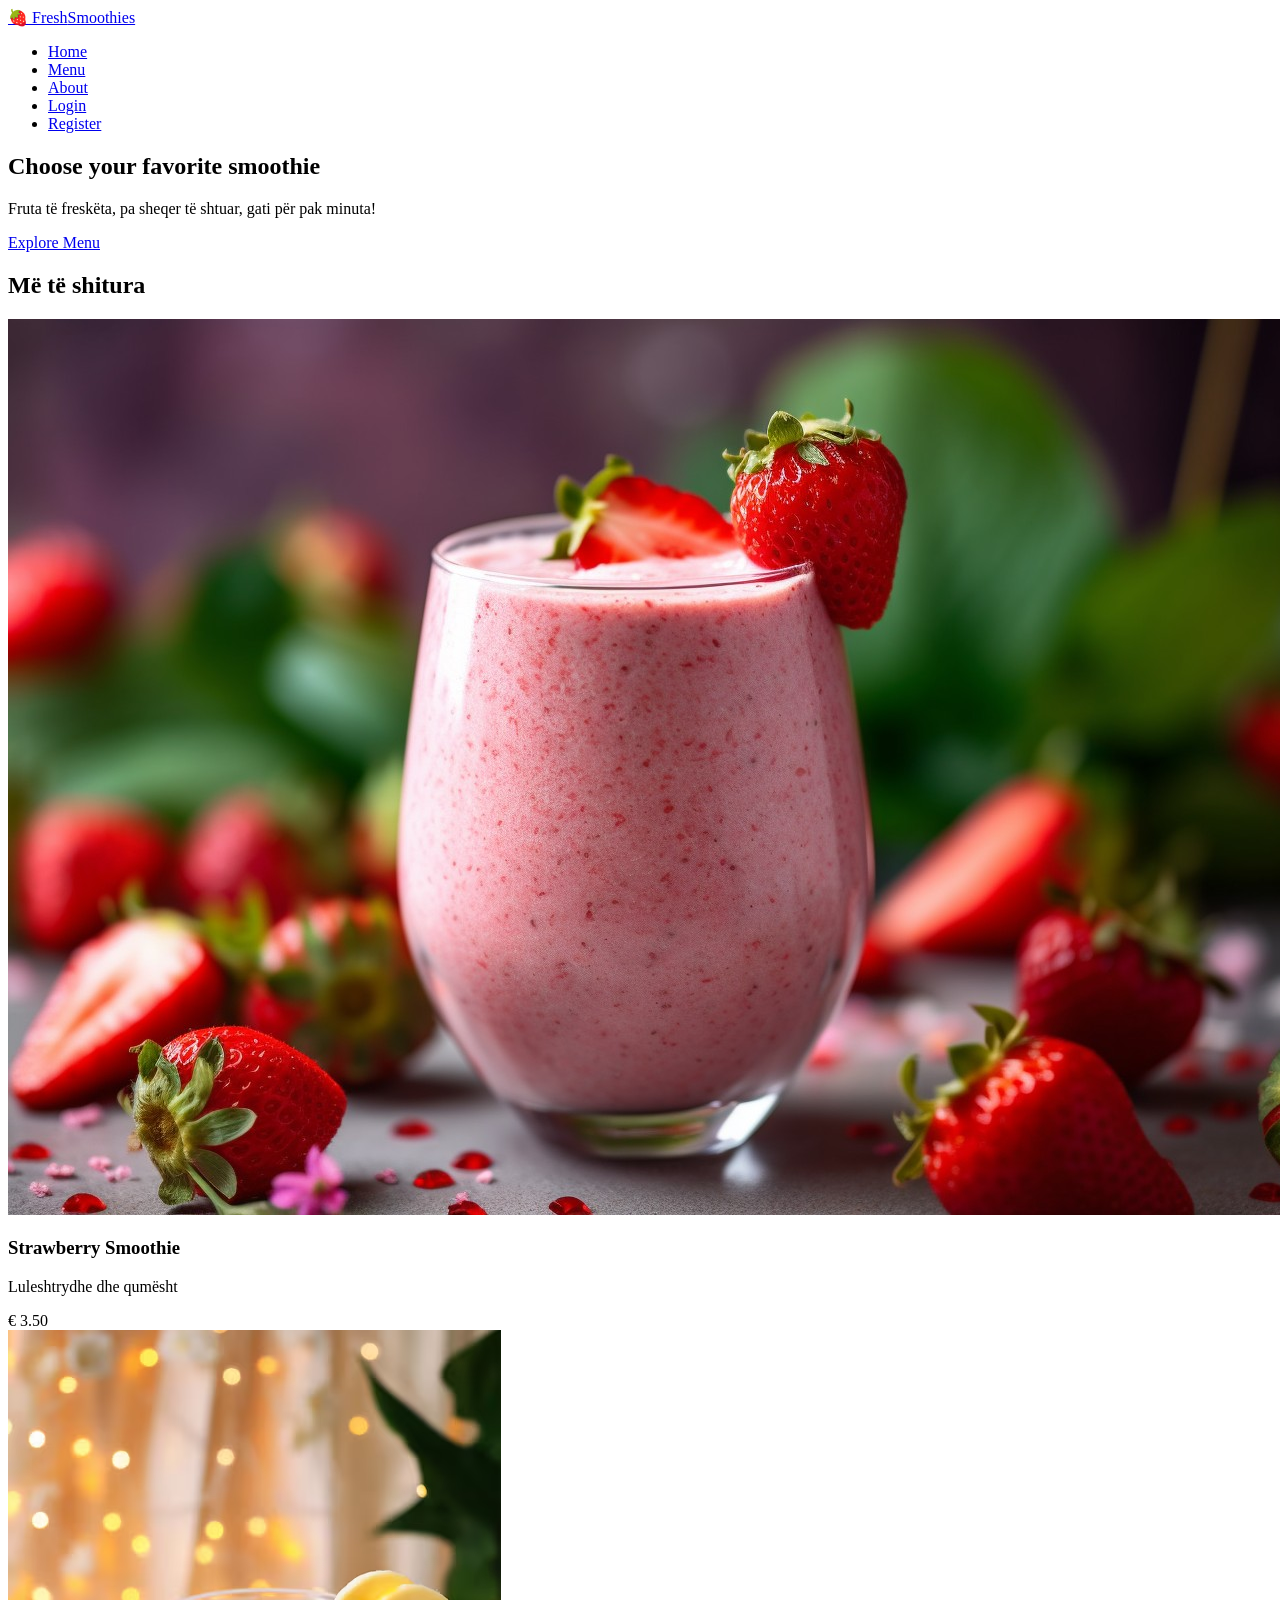
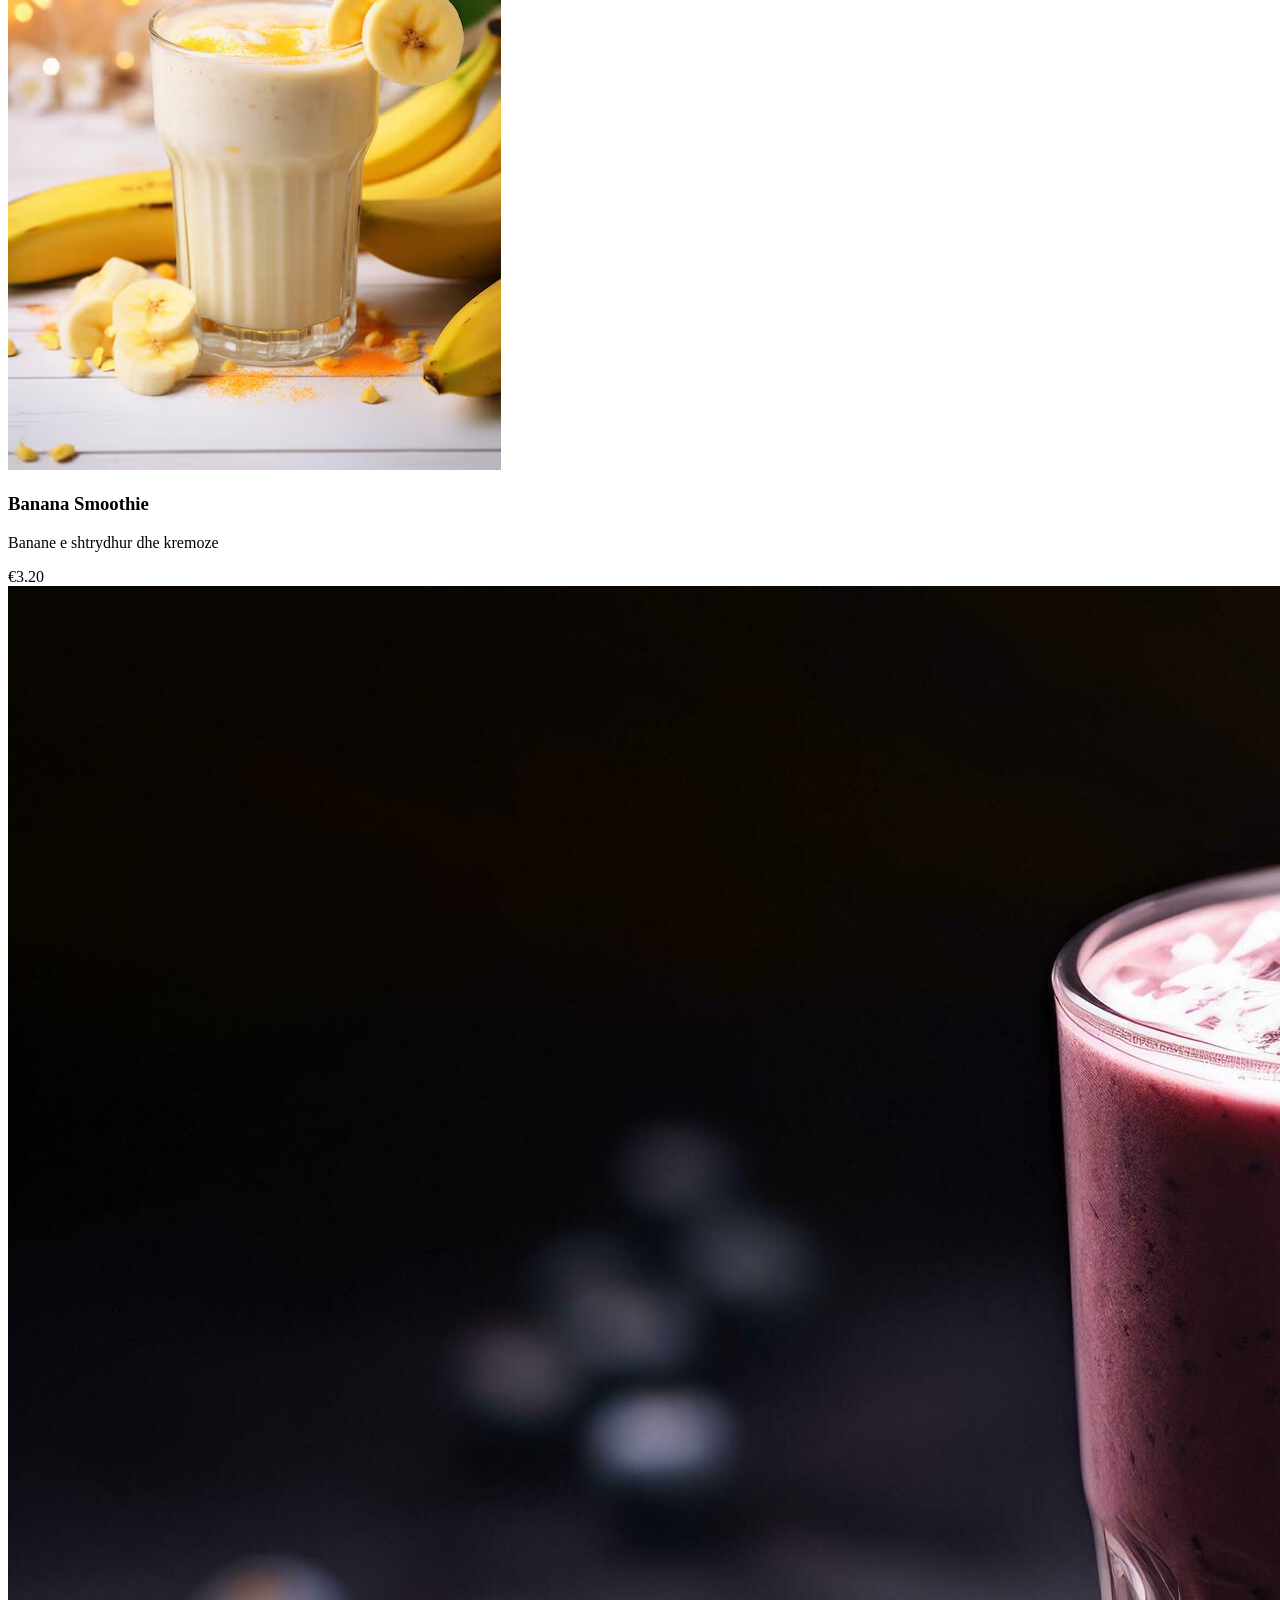
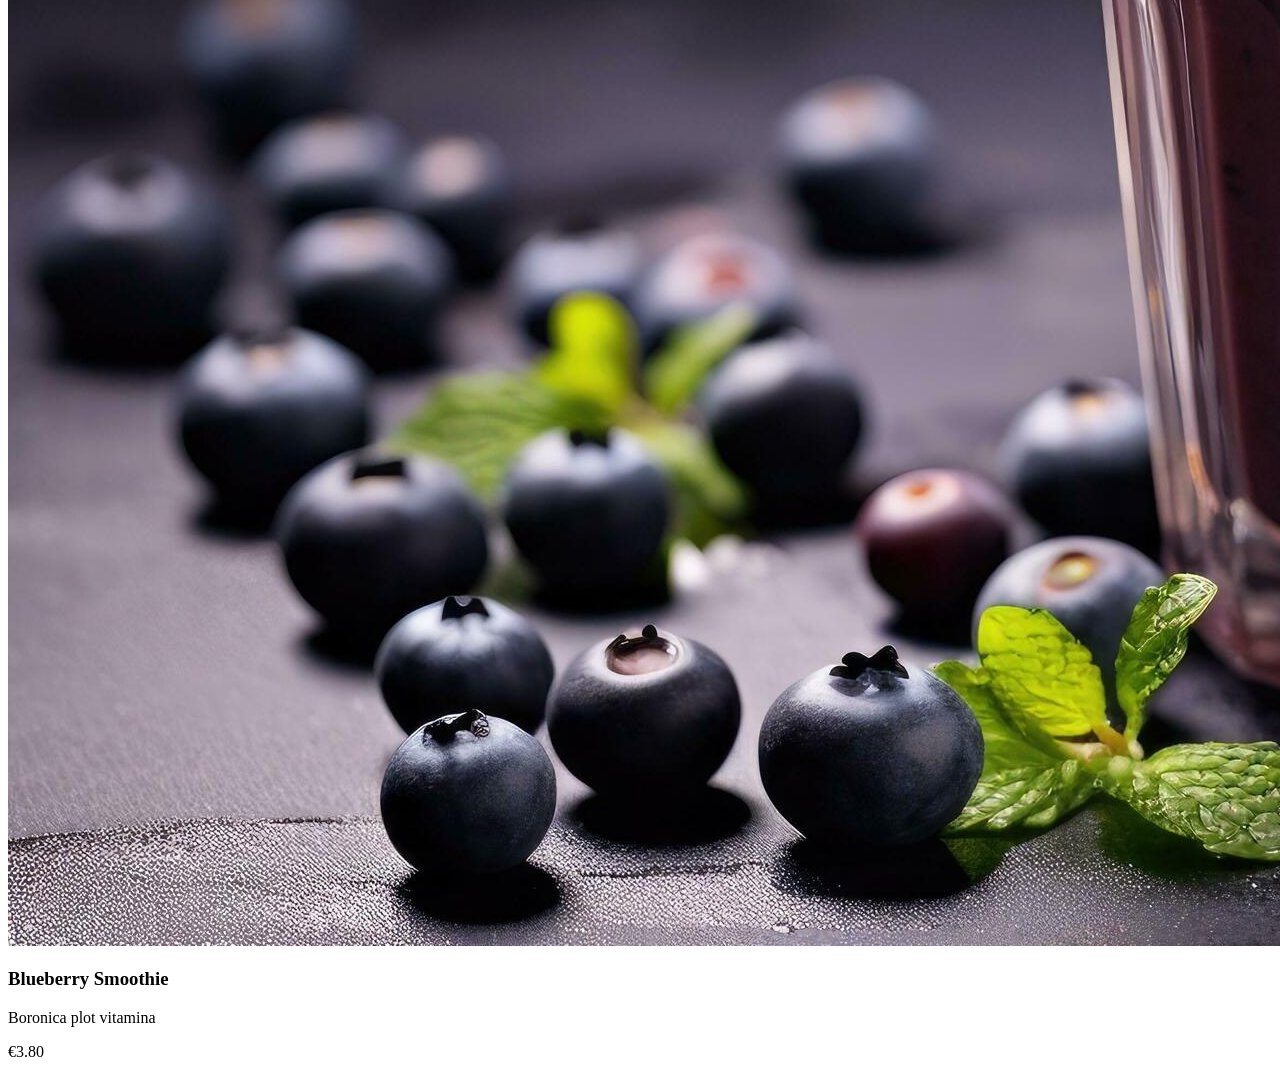
==== index.html @ 1137f9f8 "index" ====
<!DOCTYPE html>
<html lang="sq">
    <head>
        <meta charset="UTF-8">
        <meta name="viewport" content="width=device-width, initial-scale=1.0">

        <title>Fresh Smoothies | Home</title>

        <link rel="stylesheet" href="css/style.css">

    </head>

    <body>

        <header class="site-header">

            <a class="logo" href="index.html">
                🍓 Fresh<span>Smoothies</span>
            </a>
    
        </header>

        <nav>
            <ul>
                <li><a href="index.html">Home</a></li>
                <li><a href="menu.html">Menu</a></li>
                <li><a href="about.html">About</a></li>
                <li><a href="login.html">Login</a></li>
                <li><a href="register.hetml">Register</a></li>
            </ul>
        </nav>    

        <main>
            <section class="hero">
                <div class="hero-text">
                    <h1>Choose your favorite smoothie</h1>
                    <p>Fruta të freskëta, pa sheqer të shtuar, gati për pak minuta!</p>
                    <a href="menu.html" class="btn">Explore Menu</a>
                </div> 
            </section>
        
            <section class="Best">
                <div class="Best-text">
                    <h2>Më të shitura</h2>  
                </div>
                <div class="cards">
                    <article class="card">
                        <img src="creamy-strawberry-smoothie-delight-73aEM2uvmn4wkhdKSGFz7.jpg" alt="Strawberry Smoothie">
                        <h3>Strawberry Smoothie</h3>
                        <p>Luleshtrydhe dhe qumësht</p>
                        <span>€ 3.50</span>
                    </article>
                </div>
                <div class="card">
                    <img src="close-up-banana-shake_23-2151006048.avif" alt="Banana Smoothie">
                    <h3>Banana Smoothie</h3>
                    <p>Banane e shtrydhur dhe kremoze</p>
                    <span>€3.20</span>
                </div>
                <div>
                    <img src="blueberry-smoothie-with-fresh-berries-and-mint-leaves-on-black-background-blueberry-smoothie-or-milkshake-with-fresh-berries-ai-generated-free-photo.jpg" alt="Blueberry Smoothie">
                    <h3>Blueberry Smoothie</h3>
                    <p>Boronica plot vitamina</p>
                    <span>€3.80</span>
                </div>
            </section>

            <section>
                <div class=""
            </section>
        </main>
        
    
        


    </body>

</html>
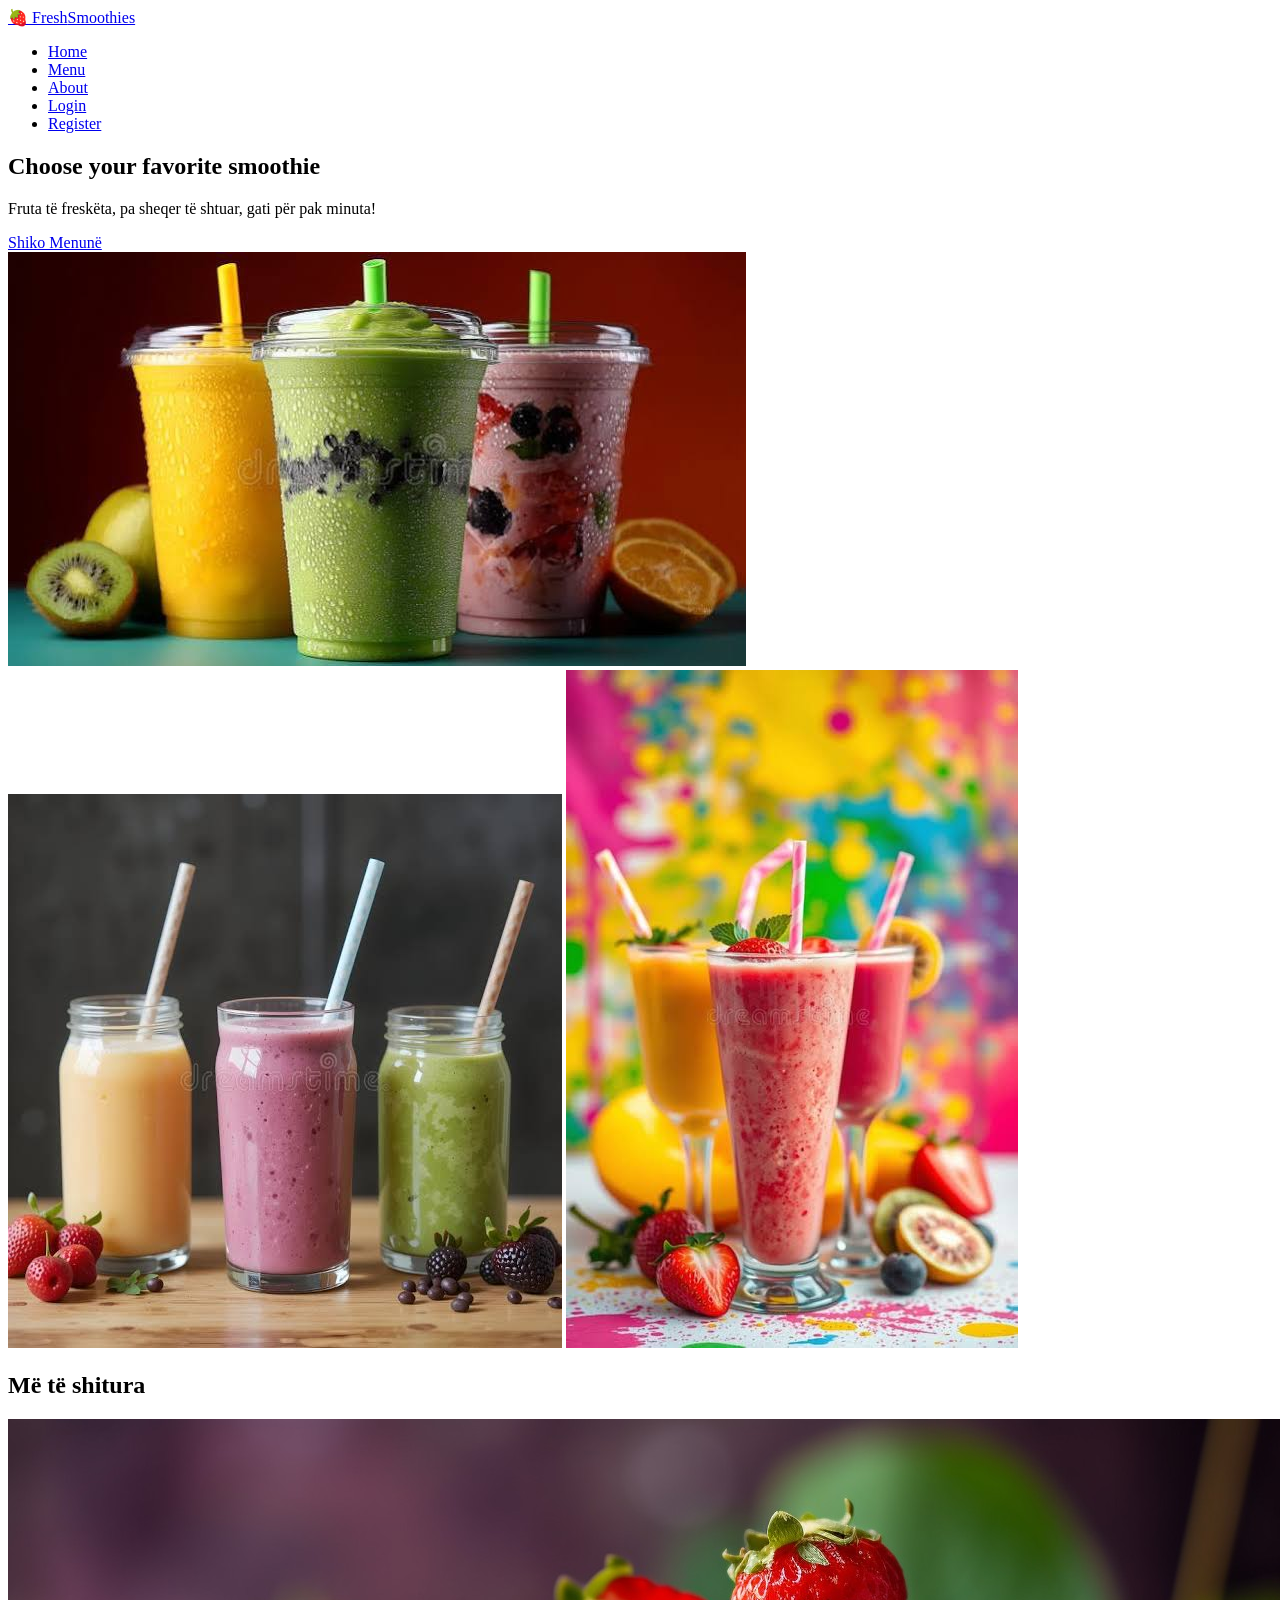
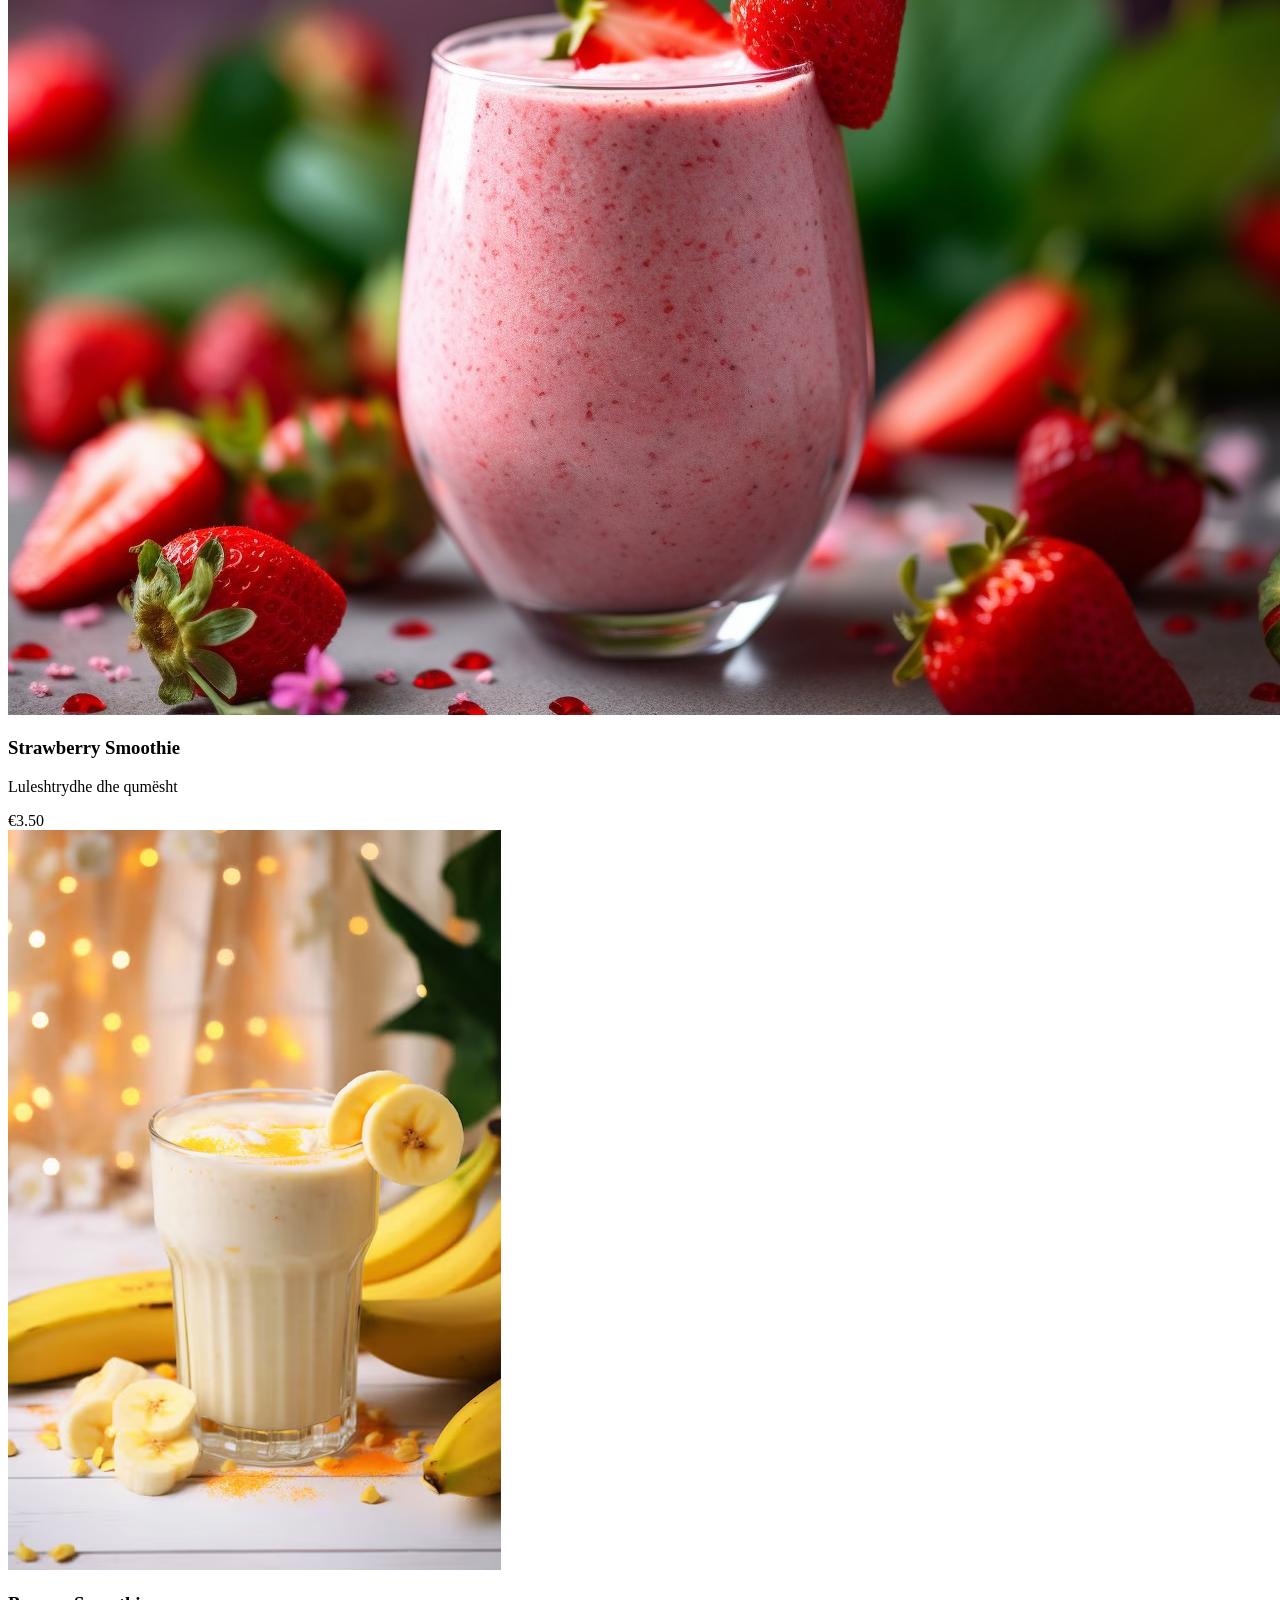
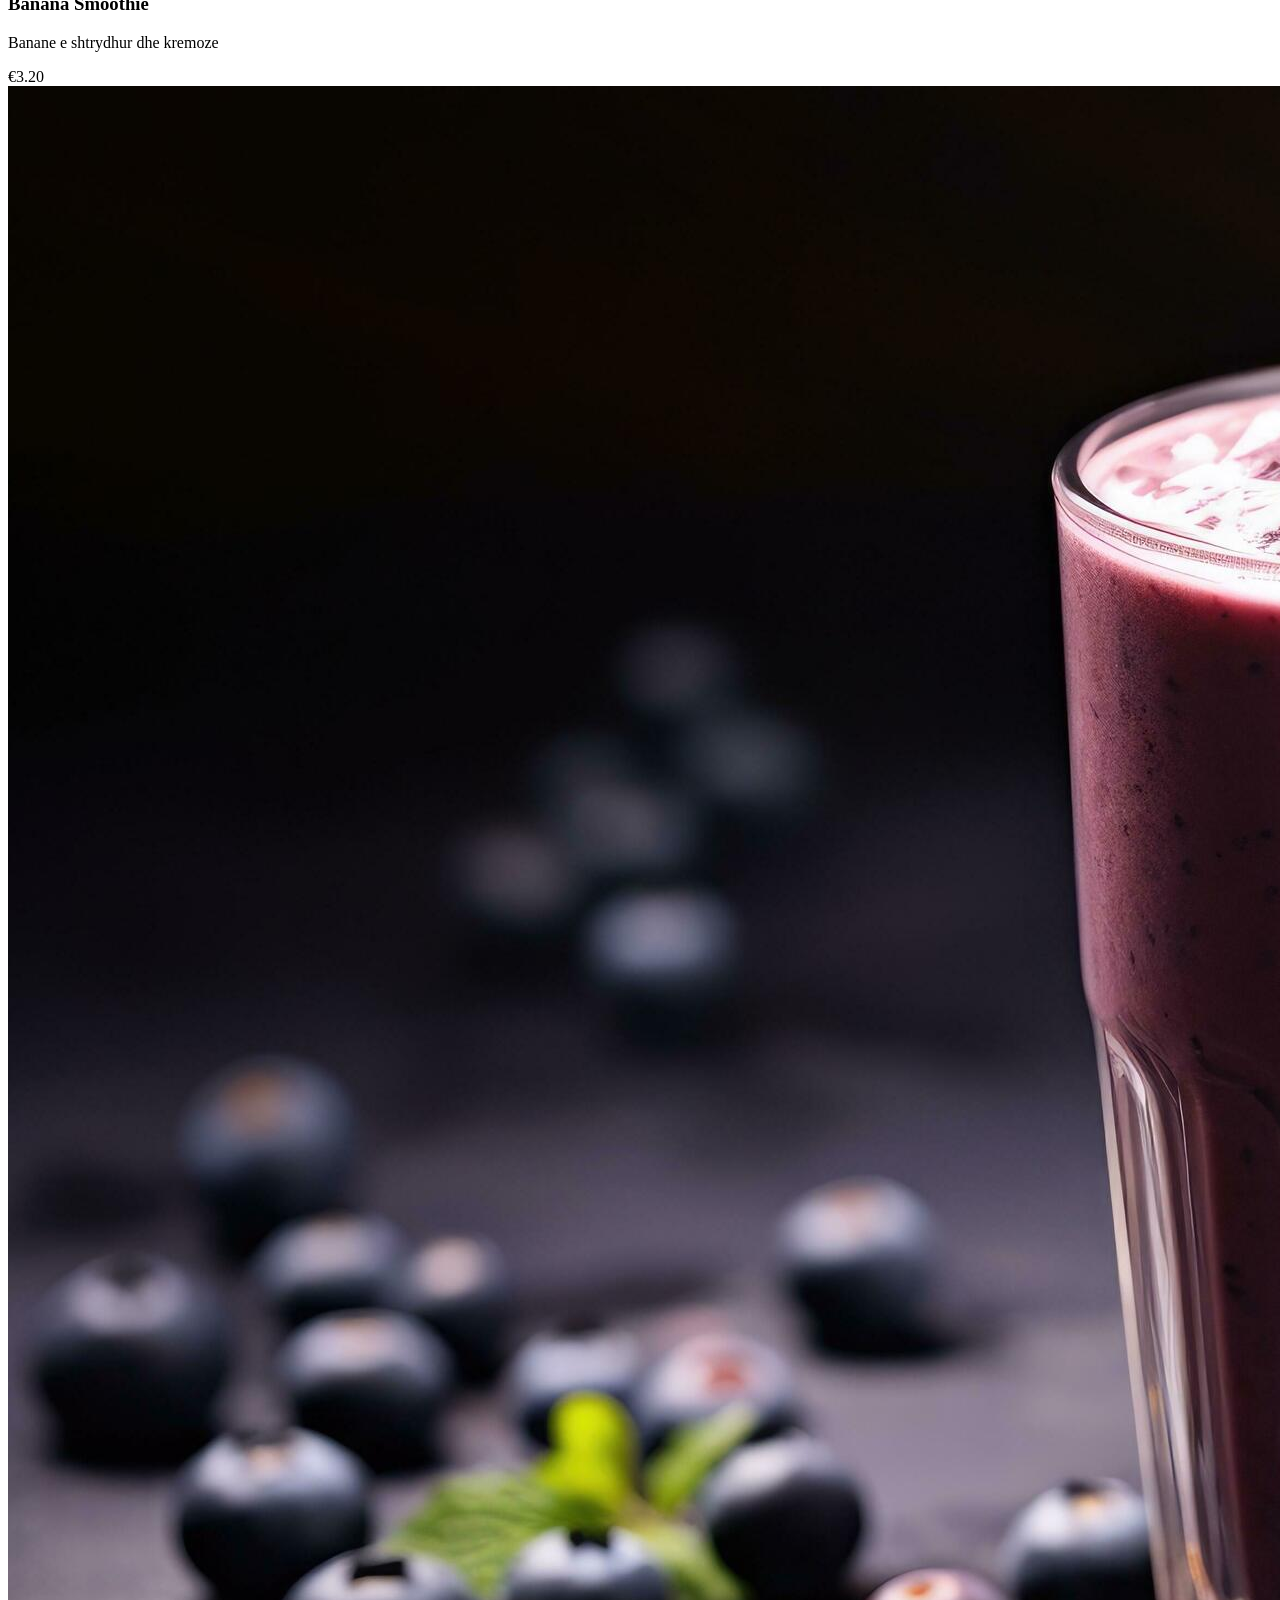
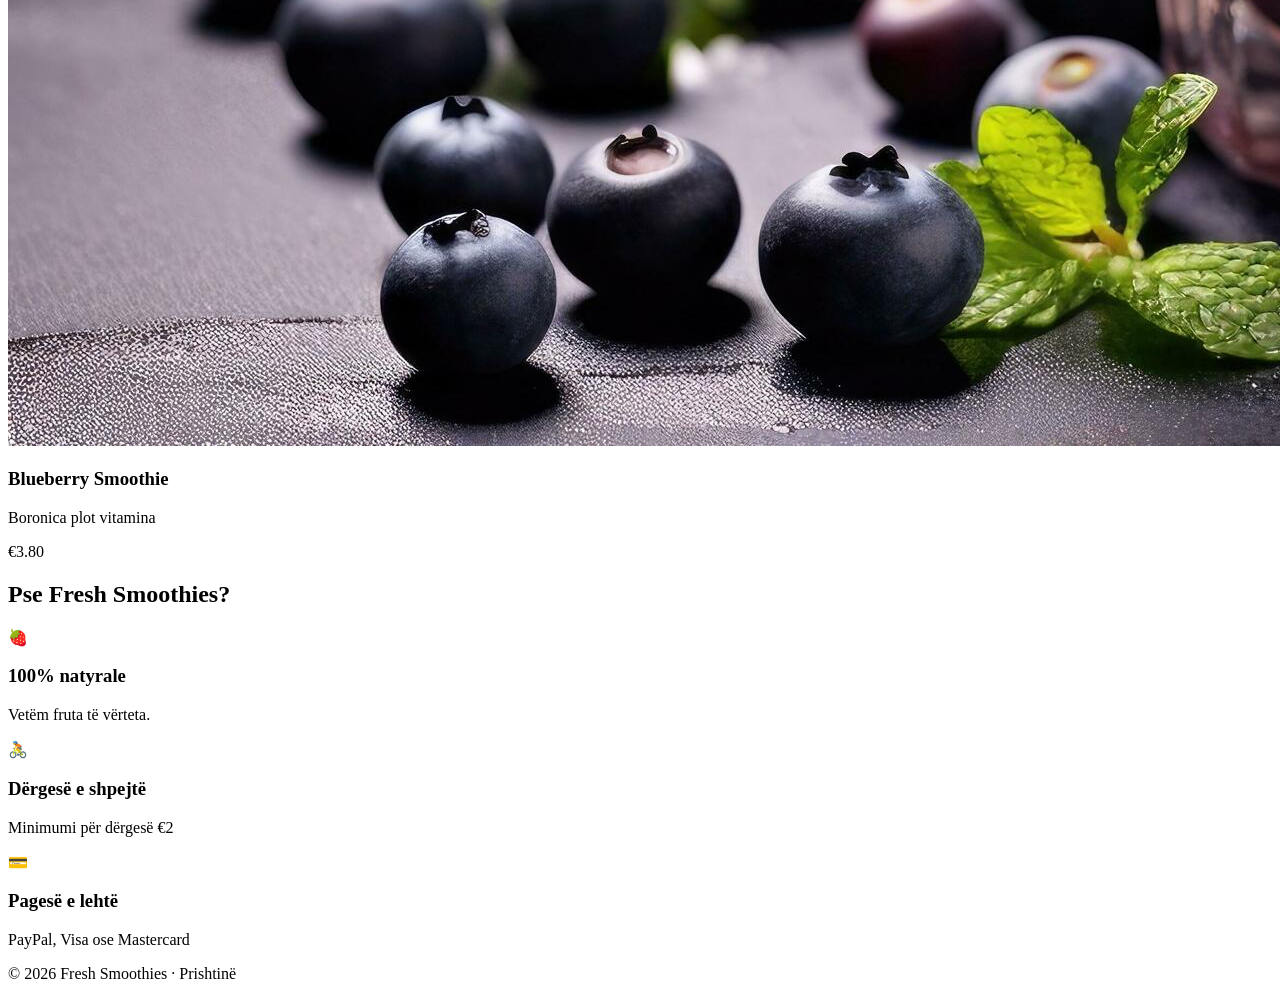
==== commit 942c47c6: "Indexi html-ja i rregullum dhe i perfundum dhe fotot i kom zhvendos ne follderin images" ====
--- a/index.html
+++ b/index.html
@@ -18,7 +18,7 @@
                 🍓 Fresh<span>Smoothies</span>
             </a>
     
-        </header>
+        
 
         <nav>
             <ul>
@@ -26,17 +26,28 @@
                 <li><a href="menu.html">Menu</a></li>
                 <li><a href="about.html">About</a></li>
                 <li><a href="login.html">Login</a></li>
-                <li><a href="register.hetml">Register</a></li>
+                <li><a href="register.html">Register</a></li>
             </ul>
         </nav>    
+
+        </header>
 
         <main>
             <section class="hero">
                 <div class="hero-text">
                     <h1>Choose your favorite smoothie</h1>
                     <p>Fruta të freskëta, pa sheqer të shtuar, gati për pak minuta!</p>
-                    <a href="menu.html" class="btn">Explore Menu</a>
+                    <a href="menu.html" class="btn">Shiko Menunë</a>
                 </div> 
+            </section>
+          
+            <section class="slider">
+                <img class="slide active" src="images/images1.jpg"
+                    alt="Fresh Fruit">
+                <img class="slide" src="images/images2.jpg"
+                    alt="Smoothies">
+                <img class="slide" src="images/images3.jpg"
+                    alt="Delivery">
             </section>
         
             <section class="Best">
@@ -45,34 +56,59 @@
                 </div>
                 <div class="cards">
                     <article class="card">
-                        <img src="creamy-strawberry-smoothie-delight-73aEM2uvmn4wkhdKSGFz7.jpg" alt="Strawberry Smoothie">
+                        <img src="images/creamy-strawberry-smoothie-delight-73aEM2uvmn4wkhdKSGFz7.jpg" alt="Strawberry Smoothie">
                         <h3>Strawberry Smoothie</h3>
                         <p>Luleshtrydhe dhe qumësht</p>
-                        <span>€ 3.50</span>
+                        <span class="price">€3.50</span>
                     </article>
-                </div>
-                <div class="card">
-                    <img src="close-up-banana-shake_23-2151006048.avif" alt="Banana Smoothie">
-                    <h3>Banana Smoothie</h3>
-                    <p>Banane e shtrydhur dhe kremoze</p>
-                    <span>€3.20</span>
-                </div>
-                <div>
-                    <img src="blueberry-smoothie-with-fresh-berries-and-mint-leaves-on-black-background-blueberry-smoothie-or-milkshake-with-fresh-berries-ai-generated-free-photo.jpg" alt="Blueberry Smoothie">
+                
+                    <article class="card">
+                        <img src="images/close-up-banana-shake_23-2151006048.avif" alt="Banana Smoothie">
+                        <h3>Banana Smoothie</h3>
+                        <p>Banane e shtrydhur dhe kremoze</p>
+                        <span class="price">€3.20</span>
+                    </article>
+                
+                <article class="card">
+                    <img src="images/blueberry-smoothie-with-fresh-berries-and-mint-leaves-on-black-background-blueberry-smoothie-or-milkshake-with-fresh-berries-ai-generated-free-photo.jpg" alt="Blueberry Smoothie">
                     <h3>Blueberry Smoothie</h3>
                     <p>Boronica plot vitamina</p>
-                    <span>€3.80</span>
-                </div>
+                    <span class="price">€3.80</span>
+                </article>
+            </div>
             </section>
 
-            <section>
-                <div class=""
+            <section class="why-us">
+               <h2>Pse Fresh Smoothies?</h2>
+                <div class="features">
+                   <article class="feature">
+                    <span class="icon">🍓</span>
+                    <h3>100% natyrale</h3>
+                    <p>Vetëm fruta të vërteta.</p>
+                </article> 
+                
+                <article class="feature">
+                    <span class="icon">🚴</span>
+                    <h3>Dërgesë e shpejtë</h3>
+                    <p>Minimumi për dërgesë €2</p>
+                </article>
+
+                <article class="feature">
+                    <span class="icon">💳</span>
+                    <h3>Pagesë e lehtë</h3>
+                    <p>PayPal, Visa ose Mastercard</p>
+                </article>
+                
+            </div>
             </section>
         </main>
+       
+        <footer class="site-footer">
+            <p>© 2026 Fresh Smoothies · Prishtinë</p>
+         </footer>
+    
+         <script src="js/main.js"></script>
         
-    
-        
-
 
     </body>
 
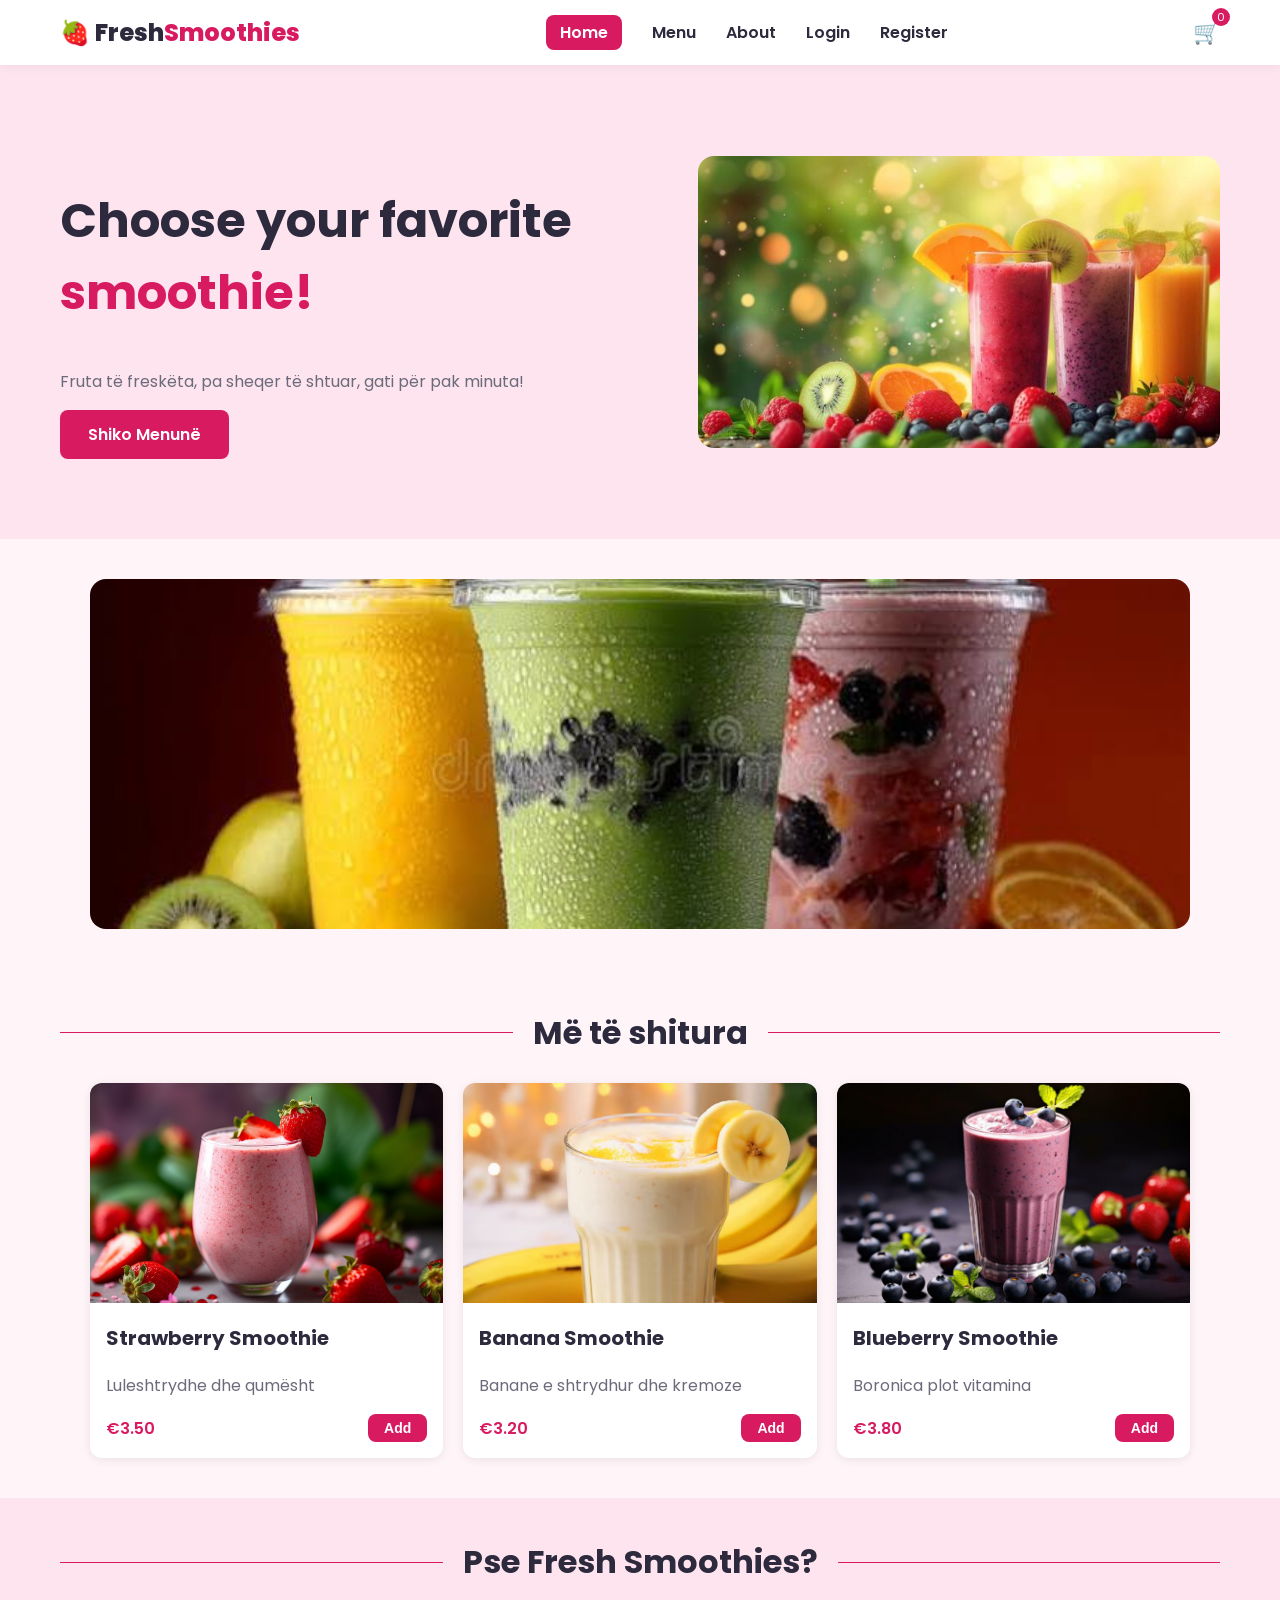
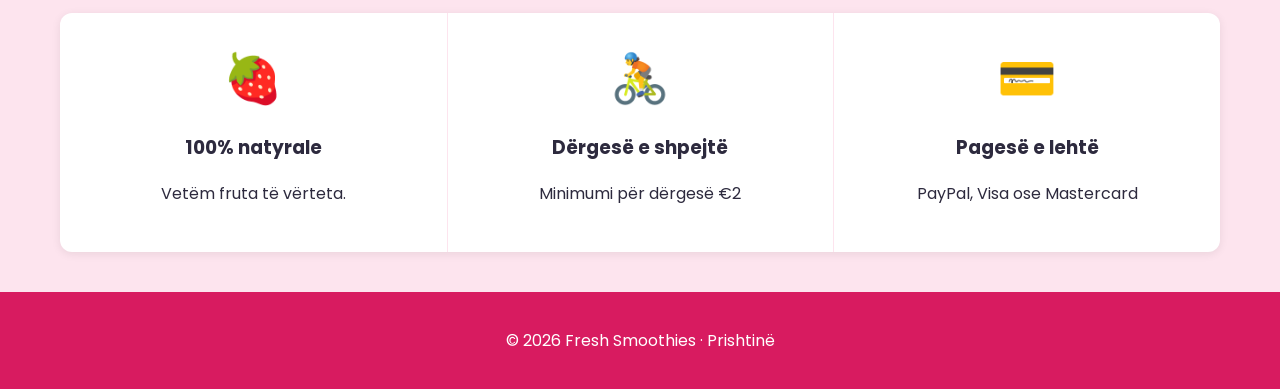
==== commit 8d707185: "kom ndryshu prap diqka ne html, dhe e kom perfundu css" ====
--- a/index.html
+++ b/index.html
@@ -6,6 +6,7 @@
 
         <title>Fresh Smoothies | Home</title>
 
+        <link href="https://fonts.googleapis.com/css2?family=Poppins:wght@400;600;800&display=swap" rel="stylesheet">
         <link rel="stylesheet" href="css/style.css">
 
     </head>
@@ -17,28 +18,31 @@
             <a class="logo" href="index.html">
                 🍓 Fresh<span>Smoothies</span>
             </a>
-    
-        
 
         <nav>
             <ul>
-                <li><a href="index.html">Home</a></li>
+                <li><a href="index.html" class="active">Home</a></li>
                 <li><a href="menu.html">Menu</a></li>
                 <li><a href="about.html">About</a></li>
                 <li><a href="login.html">Login</a></li>
                 <li><a href="register.html">Register</a></li>
             </ul>
         </nav>    
-
-        </header>
+       
+        <a href="#" class="cart-btn">
+             🛒 <span class="cart-count">0</span>
+        </a>
+        
+    </header>
 
         <main>
             <section class="hero">
                 <div class="hero-text">
-                    <h1>Choose your favorite smoothie</h1>
+                    <h1>Choose your favorite <span>smoothie!</span></h1>
                     <p>Fruta të freskëta, pa sheqer të shtuar, gati për pak minuta!</p>
                     <a href="menu.html" class="btn">Shiko Menunë</a>
                 </div> 
+                <img class="hero-img" src="images/hero.jpeg" alt="Smoothies">
             </section>
           
             <section class="slider">
@@ -59,22 +63,32 @@
                         <img src="images/creamy-strawberry-smoothie-delight-73aEM2uvmn4wkhdKSGFz7.jpg" alt="Strawberry Smoothie">
                         <h3>Strawberry Smoothie</h3>
                         <p>Luleshtrydhe dhe qumësht</p>
+                    <div class="card-foot">
                         <span class="price">€3.50</span>
-                    </article>
+                        <button class="btn small">Add</button>
+                    </div>
+                </article>
                 
                     <article class="card">
                         <img src="images/close-up-banana-shake_23-2151006048.avif" alt="Banana Smoothie">
                         <h3>Banana Smoothie</h3>
                         <p>Banane e shtrydhur dhe kremoze</p>
+                      <div class="card-foot"> 
                         <span class="price">€3.20</span>
+                        <button class="btn small">Add</button>
+                      </div>  
                     </article>
                 
                 <article class="card">
                     <img src="images/blueberry-smoothie-with-fresh-berries-and-mint-leaves-on-black-background-blueberry-smoothie-or-milkshake-with-fresh-berries-ai-generated-free-photo.jpg" alt="Blueberry Smoothie">
                     <h3>Blueberry Smoothie</h3>
                     <p>Boronica plot vitamina</p>
+                  <div class="card-foot">   
                     <span class="price">€3.80</span>
+                    <button class="btn small">Add</button>
+                  </div>
                 </article>
+          
             </div>
             </section>
 
--- a/css/style.css
+++ b/css/style.css
@@ -0,0 +1,303 @@
+:root{
+    --pink: #d81b60;
+    --pink-dark: #ad1457;
+    --pink-light: #fde4ee;
+    --bg: #fff5f8;
+    --white: #ffffff;
+    --text: #2d2a3e;
+    --gray: #6b6b7b;
+}
+
+*{
+    box-sizing: border-box;
+  }
+
+    body {
+        margin: 0;
+        font-family: 'Poppins', Arial, sans-serif;
+        background: var(--bg);
+        color: var(--text);
+    }
+
+    img {
+        max-width: 100%;
+        display: block;
+    }
+    a {
+        color: inherit;
+        text-decoration: none;
+    }
+
+    .site-header {
+        display: flex;
+        justify-content: space-between;
+        align-items: center;
+        padding: 15px 60px;
+        background: var(--white);
+        box-shadow: 0 2px 10px rgba(0, 0, 0, 0.05);
+        position: sticky;
+        top: 0;
+        z-index: 100;
+    }
+    .logo {
+        font-size: 24px;
+        font-weight: 800;
+    }
+
+    .logo span {
+        color: var(--pink);
+    }
+
+    nav ul {
+        display: flex;
+        gap: 30px;
+        list-style: none;
+        margin: 0;
+        padding: 0;
+    }
+
+    nav a {
+        font-weight: 600;
+        transition: color 0.3s;
+    }
+
+    nav a:hover {
+        color: var(--pink);
+    }
+    nav a.active {
+        background: var(--pink);
+        color: var(--white);
+        padding: 6px 14px;
+        border-radius: 8px;
+    }
+
+    .cart-btn {
+        position: relative;
+        font-size: 22px;
+    }
+
+    .cart-count {
+        position: absolute;
+        top: -8px;
+        right: -10px;
+        width: 18px;
+        height: 18px;
+        border-radius: 50%;
+        background: var(--pink);
+        color: var(--white);
+        font-size: 11px;
+        display: flex;
+        align-items: center;
+        justify-content: center;
+    }
+
+    .hero {
+        background: var(--pink-light);
+        padding: 80px 60px;
+        display: flex;
+        justify-content: space-between;
+        align-items: center;
+        gap: 40px;
+    }
+
+    .hero h1 {
+        font-size: 48px;
+    }
+
+    .hero p {
+        color: var(--gray);
+    }
+    .hero h1 span {
+        color: var(--pink);
+    }
+
+    .hero-img {
+        width: 45%;
+        border-radius: 16px;
+    }
+
+    .btn {
+        display: inline-block;
+        background: var(--pink);
+        color: var(--white);
+        padding: 12px 28px;
+        border-radius: 8px;
+        font-weight: 600;
+        transition: background 0.3s;
+         border: none;
+        cursor: pointer;
+    }
+
+    .btn:hover {
+        background: var(--pink-dark);
+    }
+    .btn.small {
+        padding: 6px 16px;
+        font-size: 14px;
+    }
+
+    .slider {
+       position: relative;
+       height: 350px;
+       overflow: hidden;
+       max-width: 1100px;
+       margin: 40px auto;
+       border-radius: 16px;
+    }
+    .slide {
+        position: absolute;
+        top: 0;
+        left: 0;
+        width: 100%;
+        height: 100%;
+        object-fit: cover;
+        opacity: 0;
+        transition: opacity 1s;
+    }
+    .slide.active {
+        opacity: 1;
+    }
+    
+    .Best {
+        padding: 40px 60px;
+    }
+    .Best h2,
+    .why-us h2 {
+        font-size: 32px;
+        display: flex;
+        align-items: center;
+        gap: 20px;
+        margin-top: 0;
+    }
+
+    .Best h2::before,
+    .Best h2::after,
+    .why-us h2::before,
+    .why-us h2::after {
+        content: "";
+        flex: 1;
+        height: 1px;
+        background: var(--pink);
+    }
+    
+    .cards {
+       display: grid;
+       grid-template-columns: repeat(3, 1fr);
+       gap: 20px;
+       max-width: 1100px;
+       margin: 0 auto;
+    }
+   
+    .card {
+        background-color: var(--white);
+        box-shadow: 0 2px 10px rgba(0, 0, 0, 0.08);
+        overflow: hidden;
+        border-radius: 12px;
+    }
+    .card img {
+        width: 100%;
+        height: 220px;
+        object-fit: cover;
+    }
+    .card h3 {
+        font-size: 20px;
+        padding: 0 16px;
+    }
+    .card p {
+        color: var(--gray);
+        padding: 0 16px;
+    }
+   .card .price {
+        color: var(--pink);
+        font-weight: 600;
+    }
+    .card-foot {
+        display: flex;
+        justify-content: space-between;
+        align-items: center;
+        padding: 0 16px 16px;
+    }
+
+    .why-us {
+        padding: 40px 60px;
+        background-color: var(--pink-light);
+    }
+    .features {
+       display: grid;
+       grid-template-columns: repeat(3, 1fr);
+       gap: 0px;
+       background-color: var(--white);
+       box-shadow: 0 2px 10px rgba(0, 0, 0, 0.08);
+       border-radius: 12px;
+    }
+    .feature {
+        text-align: center;
+        padding: 30px 20px;
+    }
+    .feature .icon {
+        font-size: 48px;
+    }
+    .feature + .feature {
+        border-left: 1px solid var(--pink-light);
+    }
+
+    .site-footer {
+        background-color: var(--pink);
+        color: var(--white);
+        text-align: center;
+        padding: 20px;
+    }
+
+    @media (max-width: 1024px) {
+
+        @media (max-width: 1024px) {
+
+    .cards {                                         
+        grid-template-columns: repeat(2, 1fr);
+    }
+
+        .hero,
+        .Best,
+        .why-us {
+            padding: 60px 40px;
+        }
+    }
+
+    @media (max-width: 600px) {
+        .site-header {
+            flex-direction: column;
+            gap: 10px;
+            padding: 15px 30px;
+        }
+        nav ul {
+            gap: 15px;
+            flex-wrap: wrap;
+            justify-content: center;
+        }
+        .hero,
+        .Best,
+        .why-us {
+            padding: 40px 20px;
+        }
+        .hero h1 {
+            font-size: 32px;
+        }
+        .slider {
+            height: 250px;
+        }
+        .cards,
+        .features {
+            grid-template-columns: 1fr;
+        }
+        .hero {
+            flex-direction: column;
+        }
+        .hero-img {
+            width: 100%;
+        }
+        .feature + .feature {
+            border-left: none;
+            border-top: 1px solid var(--pink-light);
+        }
+
+    }
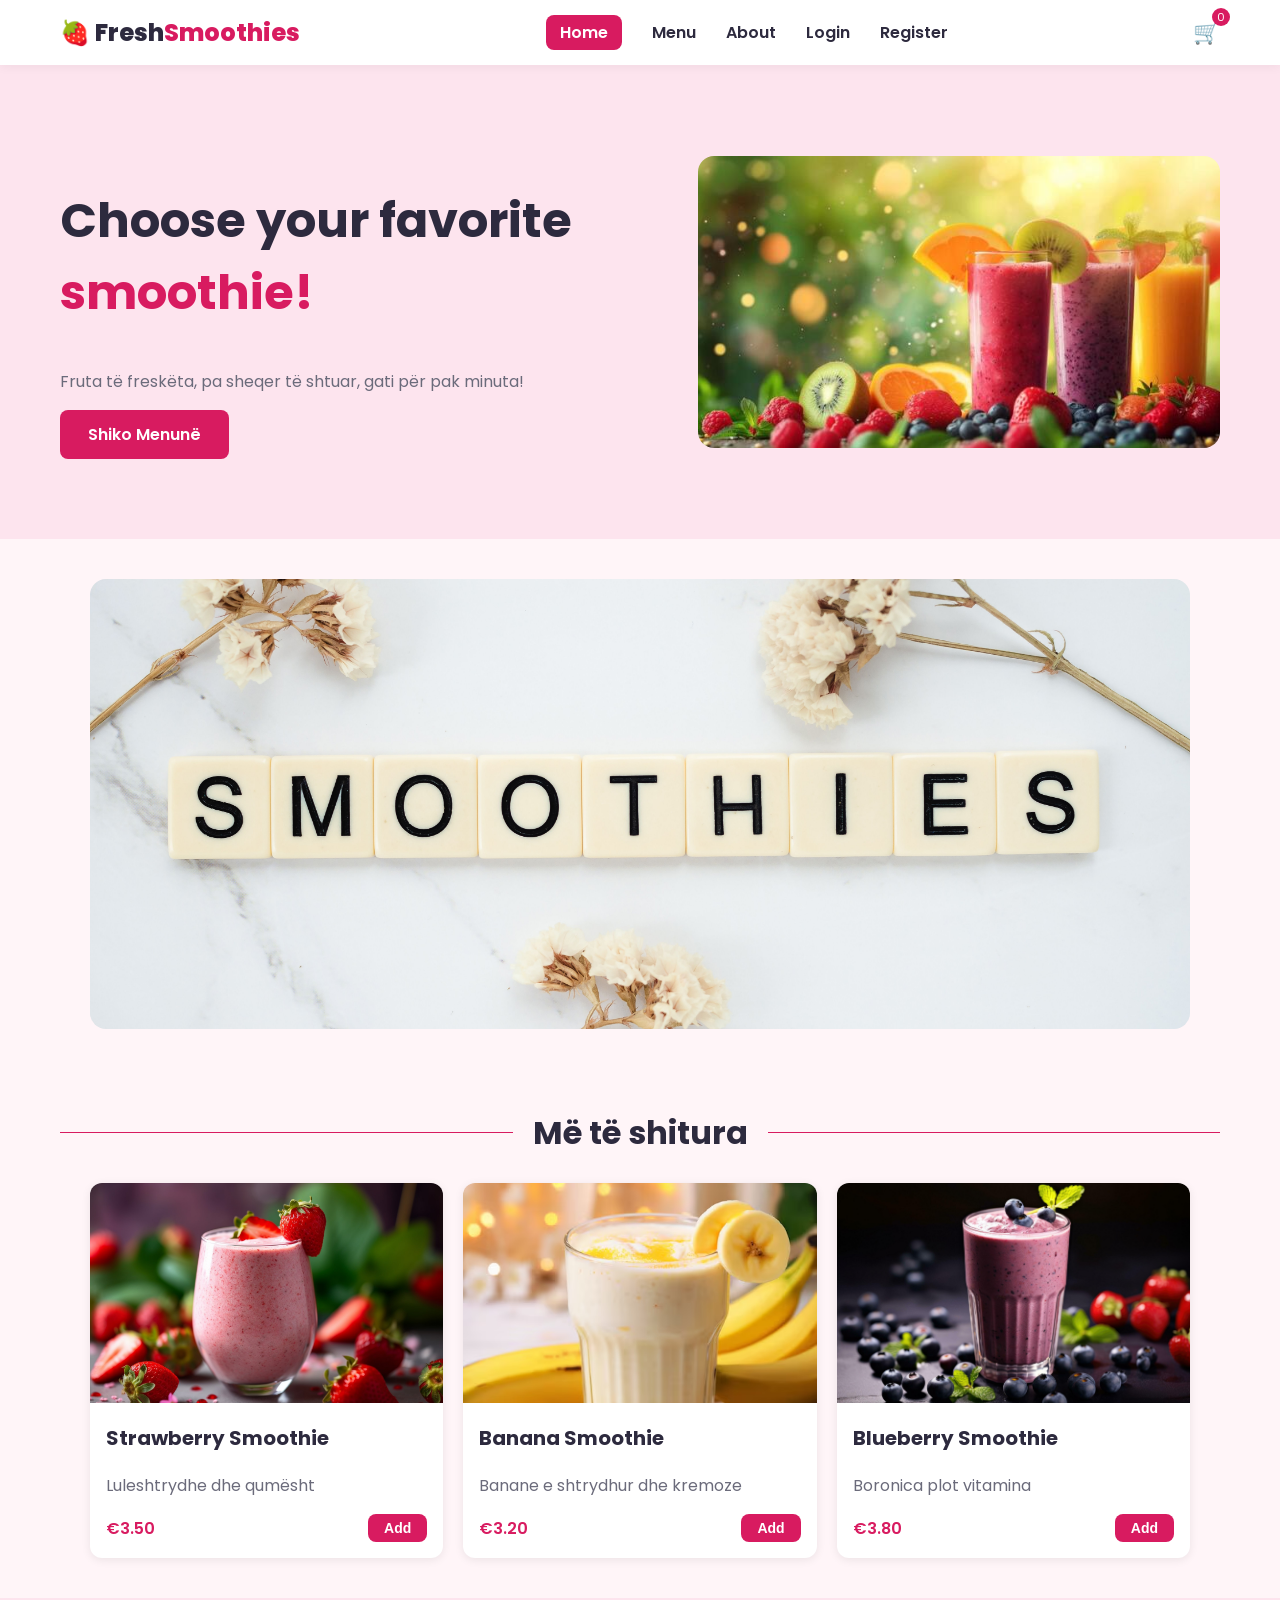
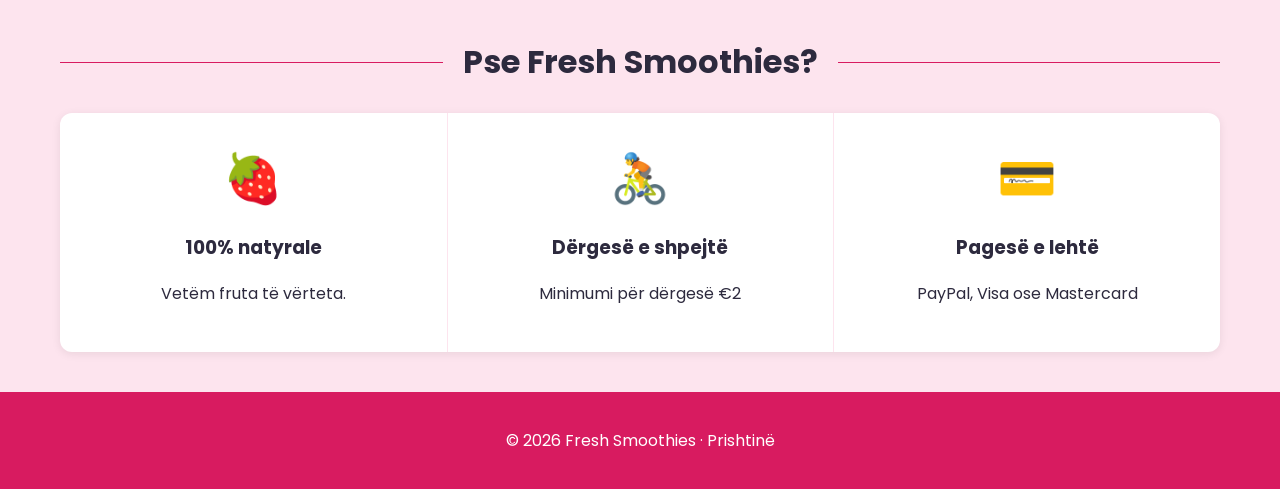
==== commit 59621229: "ne html ndrrova fotot shkak se kur e kryva java scriptin nuk u dokshin mire aty ne slider, dhe javas" ====
--- a/index.html
+++ b/index.html
@@ -46,11 +46,11 @@
             </section>
           
             <section class="slider">
-                <img class="slide active" src="images/images1.jpg"
+                <img class="slide active" src="images/slider.jpg"
                     alt="Fresh Fruit">
-                <img class="slide" src="images/images2.jpg"
+                <img class="slide" src="images/slider1.jpg"
                     alt="Smoothies">
-                <img class="slide" src="images/images3.jpg"
+                <img class="slide" src="images/slider2.jpg"
                     alt="Delivery">
             </section>
         
--- a/css/style.css
+++ b/css/style.css
@@ -138,7 +138,7 @@
 
     .slider {
        position: relative;
-       height: 350px;
+       height: 450px;
        overflow: hidden;
        max-width: 1100px;
        margin: 40px auto;
@@ -250,8 +250,6 @@
 
     @media (max-width: 1024px) {
 
-        @media (max-width: 1024px) {
-
     .cards {                                         
         grid-template-columns: repeat(2, 1fr);
     }
@@ -262,6 +260,7 @@
             padding: 60px 40px;
         }
     }
+
 
     @media (max-width: 600px) {
         .site-header {
